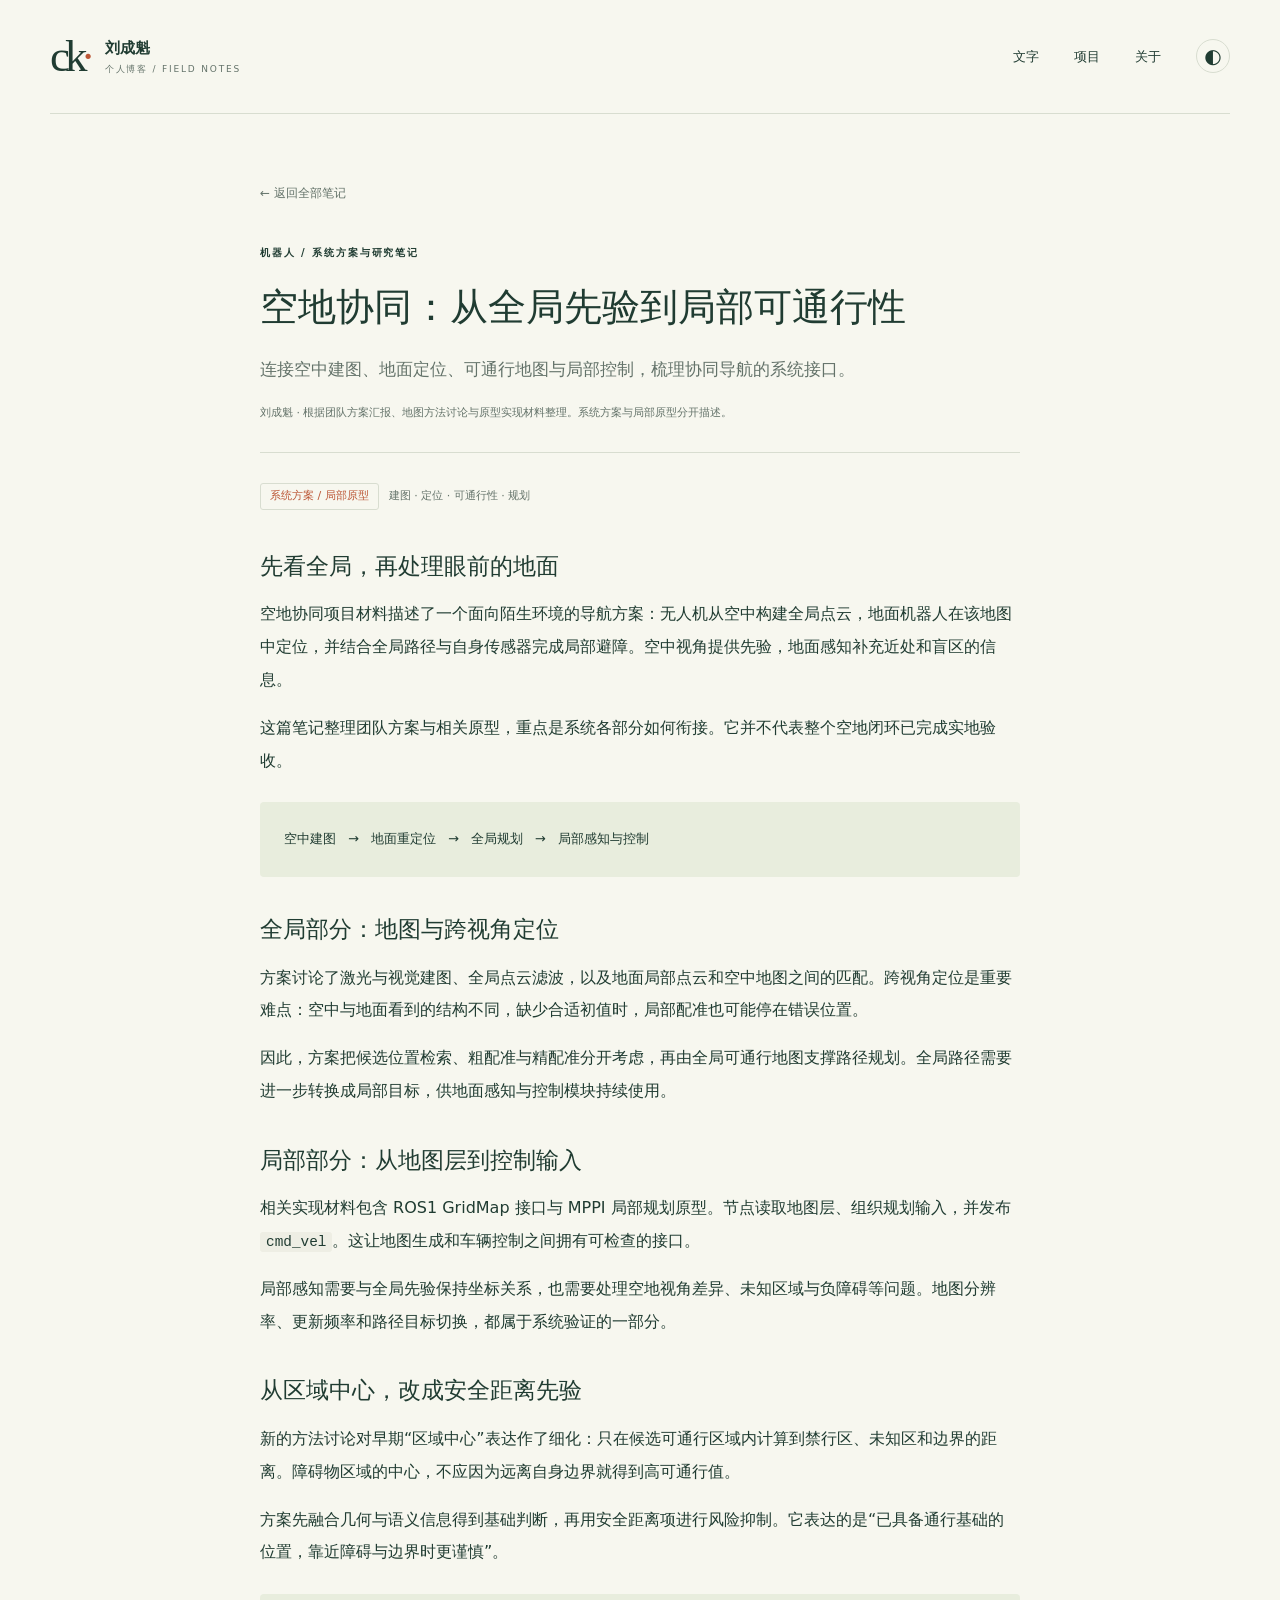
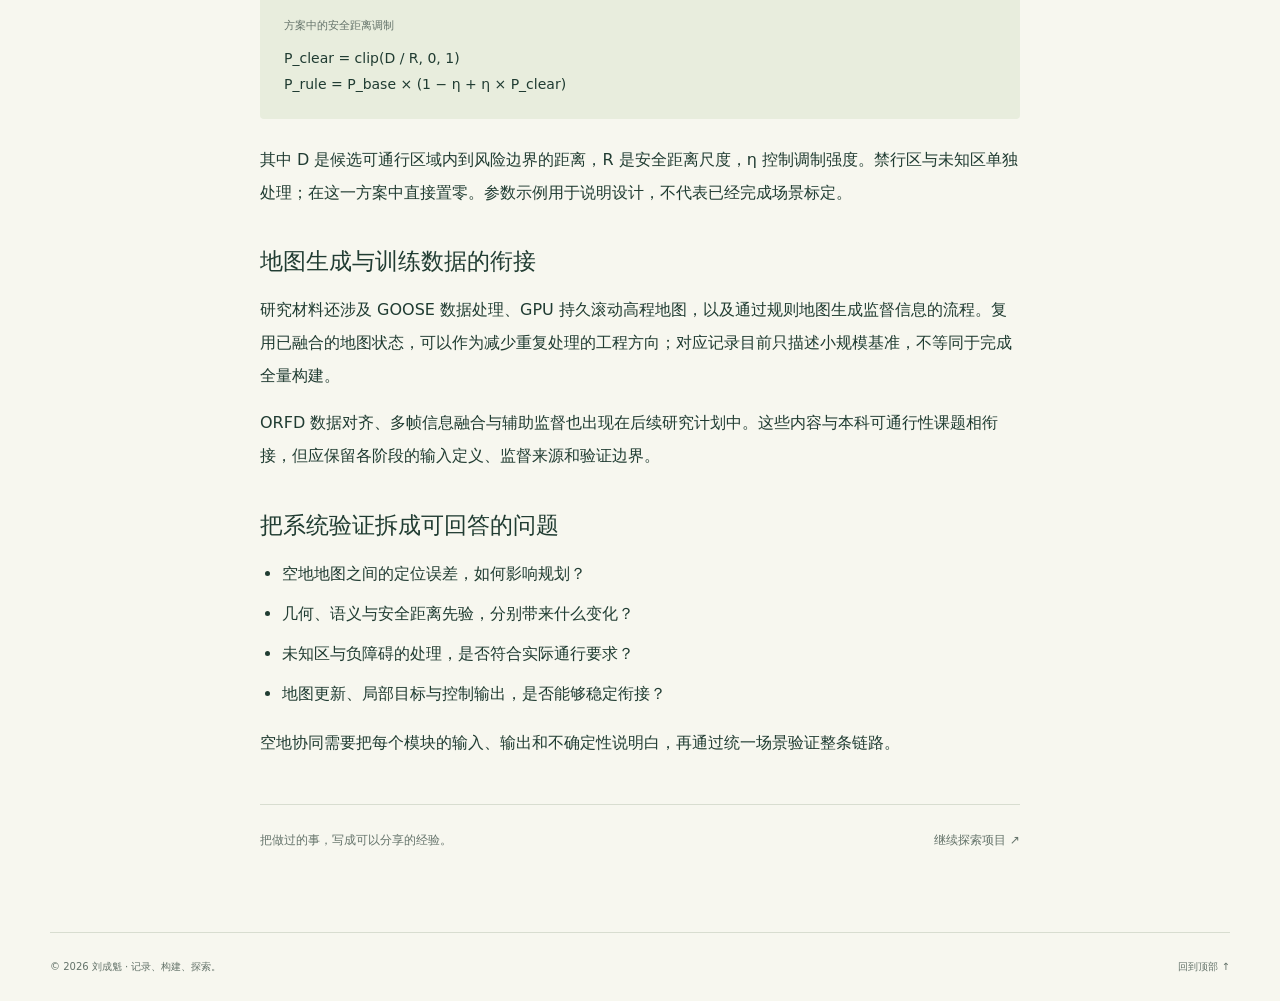
==== articles/air-ground.html @ b993ce80 "Add research and project notes for symmetry, KuaiDian, air-ground robotics and game AI" ====
<!doctype html>
<html lang="zh-CN"><head><meta charset="utf-8"><meta name="viewport" content="width=device-width,initial-scale=1"><meta name="description" content="连接空中建图、地面定位、可通行地图与局部控制，梳理协同导航的系统接口。"><meta name="theme-color" content="#f7f7ef"><title>空地协同：从全局先验到局部可通行性 · 刘成魁</title><link rel="icon" href="../favicon.svg" type="image/svg+xml"><link rel="stylesheet" href="../style.css"><script src="../main.js" defer></script></head>
<body><a class="skip-link" href="#article">跳到正文</a><header class="site-header wrap"><a class="brand" href="../index.html" aria-label="刘成魁的博客首页"><span class="brand-mark">ck<span>·</span></span><span>刘成魁<span class="brand-sub">个人博客 / FIELD NOTES</span></span></a><nav aria-label="主导航"><a href="../index.html#notes">文字</a><a href="../index.html#projects">项目</a><a href="../index.html#about">关于</a><button id="theme-toggle" class="theme-toggle" aria-label="切换到深色主题" title="切换主题">◐</button></nav></header>
<main class="article-shell" id="article"><a class="article-back" href="../index.html#notes">← 返回全部笔记</a><article><header class="article-header"><div class="eyebrow">机器人 / 系统方案与研究笔记</div><h1>空地协同：从全局先验到局部可通行性</h1><p class="article-deck">连接空中建图、地面定位、可通行地图与局部控制，梳理协同导航的系统接口。</p><p class="article-provenance">刘成魁 · 根据团队方案汇报、地图方法讨论与原型实现材料整理。系统方案与局部原型分开描述。</p></header><div class="article-body">
<div class="article-status"><span>系统方案 / 局部原型</span><span>建图 · 定位 · 可通行性 · 规划</span></div>
<h2>先看全局，再处理眼前的地面</h2>
<p>空地协同项目材料描述了一个面向陌生环境的导航方案：无人机从空中构建全局点云，地面机器人在该地图中定位，并结合全局路径与自身传感器完成局部避障。空中视角提供先验，地面感知补充近处和盲区的信息。</p>
<p>这篇笔记整理团队方案与相关原型，重点是系统各部分如何衔接。它并不代表整个空地闭环已完成实地验收。</p>
<div class="article-diagram" role="img" aria-label="空中建图提供全局先验，经地面重定位与全局规划，再结合局部感知和控制"><strong>空中建图</strong><span>→</span><strong>地面重定位</strong><span>→</span><strong>全局规划</strong><span>→</span><strong>局部感知与控制</strong></div>
<h2>全局部分：地图与跨视角定位</h2>
<p>方案讨论了激光与视觉建图、全局点云滤波，以及地面局部点云和空中地图之间的匹配。跨视角定位是重要难点：空中与地面看到的结构不同，缺少合适初值时，局部配准也可能停在错误位置。</p>
<p>因此，方案把候选位置检索、粗配准与精配准分开考虑，再由全局可通行地图支撑路径规划。全局路径需要进一步转换成局部目标，供地面感知与控制模块持续使用。</p>
<h2>局部部分：从地图层到控制输入</h2>
<p>相关实现材料包含 ROS1 GridMap 接口与 MPPI 局部规划原型。节点读取地图层、组织规划输入，并发布 <code>cmd_vel</code>。这让地图生成和车辆控制之间拥有可检查的接口。</p>
<p>局部感知需要与全局先验保持坐标关系，也需要处理空地视角差异、未知区域与负障碍等问题。地图分辨率、更新频率和路径目标切换，都属于系统验证的一部分。</p>
<h2>从区域中心，改成安全距离先验</h2>
<p>新的方法讨论对早期“区域中心”表达作了细化：只在候选可通行区域内计算到禁行区、未知区和边界的距离。障碍物区域的中心，不应因为远离自身边界就得到高可通行值。</p>
<p>方案先融合几何与语义信息得到基础判断，再用安全距离项进行风险抑制。它表达的是“已具备通行基础的位置，靠近障碍与边界时更谨慎”。</p>
<div class="formula-block"><span>方案中的安全距离调制</span><strong>P_clear = clip(D / R, 0, 1)</strong><strong>P_rule = P_base × (1 − η + η × P_clear)</strong></div>
<p>其中 D 是候选可通行区域内到风险边界的距离，R 是安全距离尺度，η 控制调制强度。禁行区与未知区单独处理；在这一方案中直接置零。参数示例用于说明设计，不代表已经完成场景标定。</p>
<h2>地图生成与训练数据的衔接</h2>
<p>研究材料还涉及 GOOSE 数据处理、GPU 持久滚动高程地图，以及通过规则地图生成监督信息的流程。复用已融合的地图状态，可以作为减少重复处理的工程方向；对应记录目前只描述小规模基准，不等同于完成全量构建。</p>
<p>ORFD 数据对齐、多帧信息融合与辅助监督也出现在后续研究计划中。这些内容与本科可通行性课题相衔接，但应保留各阶段的输入定义、监督来源和验证边界。</p>
<h2>把系统验证拆成可回答的问题</h2>
<ul><li>空地地图之间的定位误差，如何影响规划？</li><li>几何、语义与安全距离先验，分别带来什么变化？</li><li>未知区与负障碍的处理，是否符合实际通行要求？</li><li>地图更新、局部目标与控制输出，是否能够稳定衔接？</li></ul>
<p>空地协同需要把每个模块的输入、输出和不确定性说明白，再通过统一场景验证整条链路。</p>
</div></article><div class="article-ending"><span>把做过的事，写成可以分享的经验。</span><a href="../index.html#projects">继续探索项目 ↗</a></div></main><footer class="site-footer wrap"><span>© 2026 刘成魁 · 记录、构建、探索。</span><a href="#">回到顶部 ↑</a></footer></body></html>
---- style.css ----
@charset "UTF-8";
.filters{flex-wrap:wrap}.note-controls{align-items:flex-start}.symmetry-mini{background:#e7e8dd;color:#6a795f}.air-mini{background:#dfe8e0;color:#507762}.game-mini{background:#e9e2d5;color:#766548}.note-card.featured-note{grid-column:1/-1;display:grid;grid-template-columns:1fr 1.1fr}.featured-note .note-art{height:100%;min-height:245px}.featured-note .note-body{padding:30px 35px}.featured-note .note-body h3{font-size:27px;line-height:1.5}.featured-note .note-body p{min-height:0;max-width:480px;font-size:13px}.product-mini{background:#e7e9dc;display:flex;align-items:center;justify-content:center;gap:25px}.product-mini>img{width:111px;height:198px;object-fit:contain;transform:rotate(-5deg);filter:drop-shadow(0 10px 10px #203c3214)}.product-caption{font-family:Georgia,serif;font-size:29px;color:#28483b;line-height:1.5}.product-caption>span{display:block;font-family:"Microsoft YaHei",sans-serif;font-size:10px;margin-top:9px;line-height:1.8}.product-caption>small{display:block;font-family:"Microsoft YaHei",sans-serif;font-size:9px;margin-top:15px;color:#64736a}.article-status{display:flex;flex-wrap:wrap;align-items:center;gap:10px;font-size:11px;color:var(--muted);padding:12px 0 4px}.article-status>span:first-child{border:1px solid var(--line);border-radius:3px;padding:1px 9px;color:var(--accent)}.article-figure{margin:30px 0;text-align:center}.article-figure img{display:block;width:min(320px,100%);height:auto;margin:auto;border-radius:16px;border:1px solid var(--line)}.article-figure figcaption{font-size:11px;line-height:1.8;color:var(--muted);margin:13px auto 0;max-width:500px}.formula-block{background:var(--art-bg);padding:21px 24px;border-radius:4px;margin:25px 0;overflow-wrap:anywhere}.formula-block>span{display:block;font-size:11px;color:var(--muted);margin-bottom:7px}.formula-block>strong{display:block;font-size:14px;font-weight:500;line-height:1.9}.inline-source{color:var(--accent);text-decoration:underline;text-underline-offset:4px}.source-button{font-size:13px!important;line-height:1.7}
.hero-actions a{white-space:nowrap}.hero-actions{flex-wrap:wrap}
:root{--bg:#f7f7ef;--surface:#fffffa;--text:#203c32;--muted:#64736a;--line:#d8ddd0;--accent:#bc5736;--art-bg:#e8eddd;--band:#eeeee4;--shadow:0 12px 30px #203c3208;color-scheme:light}
:root[data-theme=dark]{--bg:#16251f;--surface:#1c3027;--text:#e0e7d8;--muted:#a4b7aa;--line:#3c5043;--accent:#ef9874;--art-bg:#253c2d;--band:#1d2e25;--shadow:none;color-scheme:dark}
*{box-sizing:border-box}html{scroll-behavior:smooth;scroll-padding-top:28px}body{margin:0;background:var(--bg);color:var(--text);font-family:Inter,"Microsoft YaHei","PingFang SC",system-ui,sans-serif;font-size:15px;line-height:1.8;-webkit-font-smoothing:antialiased}a{color:inherit;text-decoration:none}button,input{font:inherit}button,a,input{-webkit-tap-highlight-color:transparent}button{color:inherit;cursor:pointer}button:focus-visible,a:focus-visible,input:focus-visible{outline:2px solid var(--accent);outline-offset:5px}::selection{background:#cbd8ba;color:#203c32}.wrap{width:min(1180px,calc(100% - 100px));margin-inline:auto}.site-header{height:114px;display:flex;align-items:center;justify-content:space-between;border-bottom:1px solid var(--line)}.brand{display:flex;gap:16px;align-items:center;font-size:15px;font-weight:650;line-height:1.5}.brand-mark{font-family:Georgia,serif;font-size:45px;letter-spacing:-5px;font-weight:normal;line-height:1}.brand-mark>span{color:var(--accent)}.brand-sub{display:block;font-size:9px;letter-spacing:1.8px;color:var(--muted);font-weight:400;margin-top:3px}.site-header nav{display:flex;align-items:center;gap:35px;font-size:13px}.site-header nav>a{position:relative;padding:8px 0}.site-header nav>a:hover{color:var(--accent)}.theme-toggle{border:1px solid var(--line);border-radius:50%;height:34px;width:34px;background:transparent;font-size:20px;line-height:1}.hero{padding:76px 0 63px;display:grid;grid-template-columns:1fr 1fr;align-items:center;gap:65px}.eyebrow{font-size:10px;letter-spacing:1.9px;line-height:1.7;font-weight:600}.status-dot{display:inline-block;width:6px;height:6px;border-radius:50%;background:var(--accent);margin-right:9px;vertical-align:middle}h1,h2,h3,p{margin:0}h1{font-family:"Songti SC","STSong","SimSun",serif;font-size:clamp(48px,5vw,68px);font-weight:500;line-height:1.35;letter-spacing:3px;margin:24px 0 22px}.accent{color:var(--accent)}.hero-intro{color:var(--muted);font-size:14px;line-height:2.05}.hero-actions{display:flex;align-items:center;gap:27px;margin-top:29px}.button{display:inline-flex;align-items:center;justify-content:space-between;gap:30px;background:var(--text);color:var(--bg);padding:12px 22px;border-radius:3px;font-size:13px}.button:hover{background:var(--accent);color:var(--bg)}.quiet-link{display:inline-flex;align-items:center;gap:20px;font-size:13px}.quiet-link:hover{color:var(--accent)}.hero-tags{display:flex;gap:20px;margin-top:35px;font-size:10px;letter-spacing:1px;color:var(--muted)}.hero-tags>span:not(:first-child):before{content:"/";margin-right:20px;color:#9ba492}.field-art{position:relative;background:var(--art-bg);border:1px solid var(--line);padding:20px 22px 13px;transform:rotate(-2deg);margin-bottom:9px;border-radius:3px}.art-top,.art-bottom{display:flex;justify-content:space-between;font:8px/1.7 Consolas,monospace;letter-spacing:1px;gap:12px}.art-bottom{border-top:1px solid var(--line);padding-top:12px;font-size:9px}.terrain{display:block;width:100%;height:auto;margin:7px 0}.contours{opacity:.48}.art-note{position:absolute;bottom:-32px;right:14px;font-size:10px;letter-spacing:1.2px;color:var(--muted);transform:rotate(2deg)}.intro-strip{display:flex;justify-content:space-between;align-items:center;border-block:1px solid var(--line);padding:18px 0;color:var(--muted);font-size:11px;gap:20px}.mono{font-family:Consolas,monospace;font-size:10px;letter-spacing:1.5px}.section{padding-block:75px}.section-head{display:flex;align-items:flex-end;justify-content:space-between;gap:24px;margin-bottom:30px}.section h2{font-size:30px;line-height:1.4;letter-spacing:1px;font-weight:550;margin-top:10px}.section-head>p{font-size:12px;color:var(--muted);padding-bottom:3px}.count{font:12px Consolas,monospace;vertical-align:top;letter-spacing:0;display:inline-block;margin:7px 0 0 13px;color:var(--accent)}.note-controls{display:flex;align-items:center;justify-content:space-between;margin-bottom:22px;gap:15px}.filters{display:flex;gap:8px}.filter{border:1px solid transparent;padding:5px 14px;border-radius:3px;background:transparent;font-size:12px}.filter.active{border-color:var(--text);background:var(--text);color:var(--bg)}.filter:hover:not(.active){border-color:var(--line)}.search{display:flex;align-items:center;gap:8px;color:var(--muted);border-bottom:1px solid var(--line);max-width:170px}.search>span{font-size:23px;line-height:1}.search input{border:0;background:transparent;color:var(--text);padding:6px 0;font-size:12px;width:140px;min-width:0}.search input::placeholder{color:var(--muted)}.notes-grid{display:grid;grid-template-columns:repeat(3,1fr);gap:22px}.note-card{border:1px solid var(--line);border-radius:4px;overflow:hidden;background:var(--surface);display:block;transition:transform .2s,box-shadow .2s}.note-card:hover{transform:translateY(-4px);box-shadow:var(--shadow)}.note-art{height:190px;position:relative;overflow:hidden;padding:18px 25px}.note-art>span{position:absolute;bottom:13px;left:23px;font:8px/1.5 Consolas,monospace;letter-spacing:1px}.note-art svg{width:100%;height:145px}.map-mini{background:var(--art-bg);color:#6c8168}.ai-mini{background:#eae6da;color:#5c6353;display:flex;flex-direction:column;align-items:flex-start;padding-top:28px}.bubble{font-size:12px;background:#f9f8f0;border:1px solid #d8d8c9;padding:7px 12px;border-radius:9px 9px 9px 0;transform:rotate(-3deg)}.bubble.reply{align-self:flex-end;margin-top:13px;background:#d2dcc3;border-color:#bdc9b0;border-radius:9px 9px 0 9px;transform:rotate(2deg);font-size:10px}.bubble i{display:block;font-style:normal;font-size:13px;letter-spacing:5px;line-height:1.7;color:#6a7b58}.hardware-mini{background:#ece5d9;color:#66745c}.note-body{padding:23px 24px 18px}.note-meta{display:flex;justify-content:space-between;gap:10px;font-size:10px;color:var(--accent)}.note-meta>span{color:var(--muted)}.note-body h3{font-size:20px;font-weight:550;line-height:1.55;margin:13px 0 12px;letter-spacing:.2px}.note-body p{font-size:12px;line-height:1.9;color:var(--muted);min-height:68px}.note-bottom{display:flex;justify-content:space-between;align-items:center;margin-top:19px;padding-top:14px;border-top:1px solid var(--line);font-size:10px;color:var(--muted)}.arrow{font-size:21px;color:var(--text);line-height:1}.empty-state{text-align:center;padding:60px 20px;color:var(--muted);border:1px dashed var(--line);font-size:13px}.projects-section{background:var(--band);border-block:1px solid var(--line)}.project-row{display:grid;grid-template-columns:45px 1fr 40px;gap:22px;padding:27px 0;border-bottom:1px solid var(--line);align-items:start}.project-row:first-child{border-top:1px solid var(--line)}.project-number{font:12px/2 Consolas,monospace;color:var(--muted);padding-top:2px}.project-kicker{font-size:9px;letter-spacing:1.3px;color:var(--muted)}.project-row h3{font-size:22px;font-weight:500;line-height:1.5;margin:6px 0}.project-row p{color:var(--muted);font-size:12px}.tags{display:flex;flex-wrap:wrap;gap:8px;margin-top:14px}.tags span{border:1px solid var(--line);font-size:9px;border-radius:3px;padding:1px 9px}.project-arrow{border:1px solid var(--line);border-radius:50%;width:34px;height:34px;display:grid;place-items:center;line-height:1;margin-top:17px}.project-row:hover h3,.project-row:hover .project-arrow{color:var(--accent)}.project-row:hover .project-arrow{border-color:var(--accent)}.about-section{display:grid;grid-template-columns:.85fr 1.15fr;gap:90px;padding-block:90px}.about-heading h2{font-family:"Songti SC","STSong","SimSun",serif;font-size:42px;font-weight:500;line-height:1.55;margin-top:21px}.signature{font-family:Georgia,serif;font-style:italic;font-size:26px;margin-top:30px}.signature span{color:var(--accent);font-family:sans-serif;margin-left:12px;font-size:20px}.about-content>p{color:var(--muted);font-size:13px;margin-bottom:18px;line-height:2}.about-content>.about-lead{font-size:20px;color:var(--text);line-height:1.7;margin-bottom:20px}.education{padding:23px 0;margin-top:28px;border-block:1px solid var(--line);display:flex;flex-direction:column;gap:4px}.education .mono{color:var(--accent);font-size:9px}.education strong{font-weight:550;font-size:16px}.education>span:last-child{font-size:11px;color:var(--muted)}.honors h3{font-size:14px;font-weight:550;margin:25px 0 12px}.honors ul{padding:0;list-style:none;margin:0}.honors li{padding:10px 0}.honors li span{font-size:12px;display:block}.honors li small{display:block;color:var(--muted);font-size:10px;margin-top:2px}.closing{border-top:1px solid var(--line);padding:55px 0;position:relative}.closing .eyebrow{color:var(--muted)}.closing p{font-family:"Songti SC","STSong","SimSun",serif;font-size:29px;line-height:1.65;margin-top:15px}.closing>.quiet-link{position:absolute;right:0;bottom:64px}.site-footer{padding:25px 0;border-top:1px solid var(--line);display:flex;justify-content:space-between;gap:20px;font-size:10px;color:var(--muted)}.footer-dot{padding:0 10px}.site-footer a:hover{color:var(--accent)}.skip-link{position:fixed;top:-100px;left:20px;padding:8px 18px;background:var(--text);color:var(--bg);z-index:10}.skip-link:focus{top:10px}.sr-only{position:absolute;width:1px;height:1px;overflow:hidden;clip:rect(0,0,0,0);white-space:nowrap}[hidden]{display:none!important}
.article-shell{width:min(760px,calc(100% - 48px));margin:65px auto 80px}.article-back{font-size:12px;color:var(--muted)}.article-header{margin-top:38px;padding-bottom:30px;border-bottom:1px solid var(--line)}.article-header h1{font-family:inherit;font-size:38px;line-height:1.5;letter-spacing:0;margin:18px 0}.article-deck{font-size:17px;color:var(--muted)}.article-provenance{font-size:11px;color:var(--muted);margin-top:18px}.article-body{font-size:16px;line-height:2.05;padding-top:18px}.article-body h2{font-size:23px;font-weight:550;line-height:1.5;margin:35px 0 15px}.article-body p{margin:15px 0}.article-body ul{padding-left:22px}.article-body li{margin:7px 0}.article-body code{font-family:Consolas,monospace;font-size:.9em;background:var(--band);padding:2px 6px;border-radius:3px}.article-diagram{display:flex;align-items:center;flex-wrap:wrap;gap:12px;background:var(--art-bg);padding:24px;margin:25px 0;border-radius:4px;font-size:13px}.article-diagram strong{font-weight:500}.article-ending{margin-top:45px;border-top:1px solid var(--line);padding-top:25px;display:flex;justify-content:space-between;font-size:12px;color:var(--muted);gap:20px}
@media(min-width:1500px){.hero{padding-block:90px}.field-art{margin-left:15px}}@media(max-width:1000px){.wrap{width:calc(100% - 64px)}.hero{gap:32px}.hero h1{font-size:54px}.note-art{height:160px;padding-inline:15px}.note-art svg{height:120px}.note-body{padding:20px 17px 16px}.note-body h3{font-size:18px}.note-meta{font-size:9px}.section-head>p{max-width:240px}.about-section{gap:45px}.hero-tags{gap:13px}.hero-tags>span:not(:first-child):before{margin-right:13px}}
@media(max-width:720px){.wrap{width:calc(100% - 40px)}.site-header{height:88px}.brand-mark{font-size:38px}.brand{gap:12px;font-size:13px}.brand-sub{font-size:7px;letter-spacing:1px}.site-header nav{gap:18px;font-size:12px}.theme-toggle{height:30px;width:30px}.hero{grid-template-columns:1fr;padding:45px 0 42px;gap:45px}.hero h1{font-size:56px;margin:20px 0;line-height:1.25}.hero-intro{font-size:13px}.hero-tags{margin-top:27px}.hero-copy{padding-left:3px}.field-art{max-width:480px;width:calc(100% - 14px);margin:0 auto 28px;padding:15px 18px 12px}.terrain{max-height:360px}.intro-strip{align-items:flex-start;flex-direction:column;gap:7px;padding:16px 0;font-size:10px}.intro-strip .mono{font-size:9px}.section{padding-block:48px}.section-head{align-items:flex-start;flex-direction:column;gap:12px;margin-bottom:24px}.section-head>p{max-width:none;font-size:11px}.section h2{font-size:27px}.note-controls{flex-wrap:wrap;align-items:flex-start;gap:15px}.filters{gap:2px}.filter{padding:5px 11px;font-size:11px}.search{max-width:100%;width:100%;margin-bottom:3px}.search input{width:100%}.notes-grid{grid-template-columns:1fr;gap:22px}.note-art{height:200px}.note-art svg{height:160px}.ai-mini{padding:35px 40px}.bubble{font-size:14px}.bubble.reply{font-size:12px}.note-body{padding:23px}.note-body h3{font-size:22px}.note-body p{min-height:0;font-size:13px}.note-meta{font-size:10px}.note-bottom{font-size:11px}.project-row{grid-template-columns:22px 1fr 28px;gap:13px;padding:25px 0}.project-row h3{font-size:19px}.project-row p{font-size:12px}.project-arrow{width:28px;height:28px}.project-kicker{font-size:8px}.about-section{grid-template-columns:1fr;gap:30px}.about-heading h2{font-size:36px}.signature{margin-top:15px;font-size:23px}.about-content>.about-lead{font-size:18px}.closing{padding-block:38px}.closing p{font-size:27px}.closing>.quiet-link{position:static;margin-top:24px}.site-footer{font-size:9px;padding-block:20px;gap:10px}.footer-dot{padding:0 3px}.article-shell{margin-top:35px}.article-header{margin-top:28px}.article-header h1{font-size:29px}.article-deck{font-size:15px}.article-body{font-size:15px}.article-body h2{font-size:21px}.article-ending{flex-direction:column;gap:10px}}@media(max-width:370px){.site-header nav{gap:11px}.brand-sub{display:none}.hero h1{font-size:49px}.hero-actions{gap:20px}.brand{gap:8px}}@media(prefers-reduced-motion:reduce){html{scroll-behavior:auto}*{transition:none!important;animation:none!important}}
@media(max-width:1000px){.featured-note .note-body{padding:25px}.product-mini{gap:18px}.product-caption{font-size:26px}.product-caption>span{max-width:145px}}
@media(max-width:720px){.note-card.featured-note{display:block}.featured-note .note-art{min-height:220px;height:220px}.featured-note .note-body{padding:23px}.featured-note .note-body h3{font-size:22px}.product-mini>img{width:105px;height:188px}.product-caption{font-size:29px}.product-caption>span{max-width:145px}.note-controls .filters{row-gap:7px}}
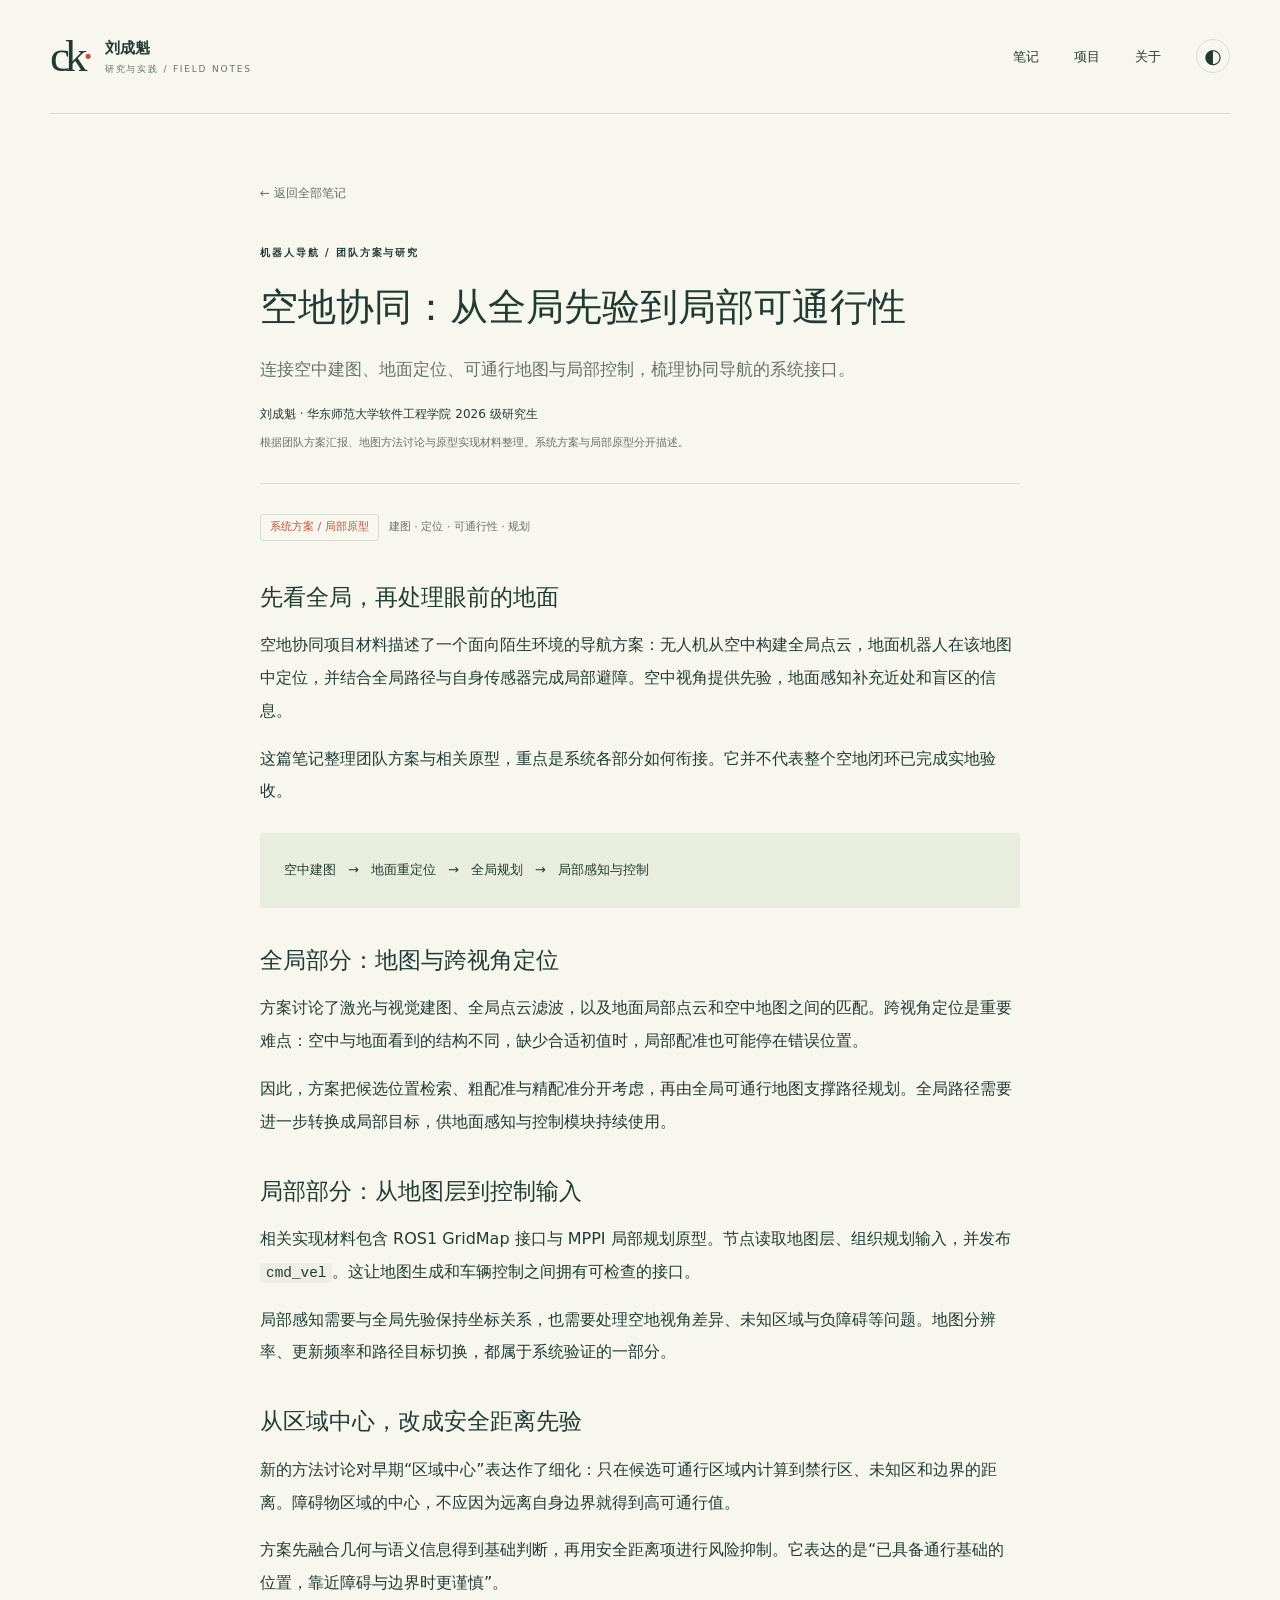
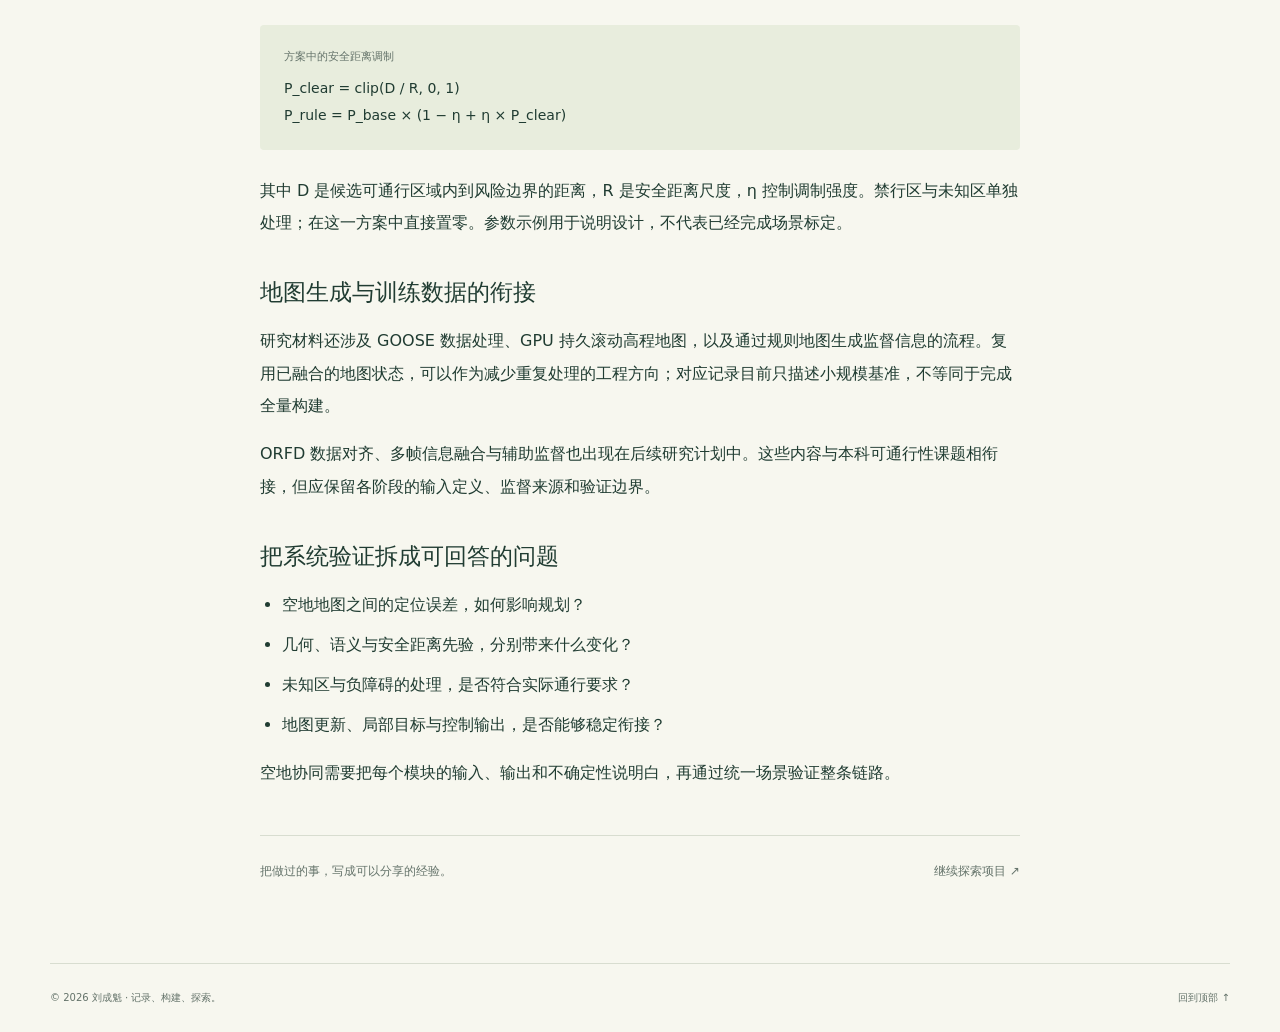
==== commit a75e746b: "Update graduate profile and organize project categories" ====
--- a/articles/air-ground.html
+++ b/articles/air-ground.html
@@ -1,7 +1,7 @@
 <!doctype html>
 <html lang="zh-CN"><head><meta charset="utf-8"><meta name="viewport" content="width=device-width,initial-scale=1"><meta name="description" content="连接空中建图、地面定位、可通行地图与局部控制，梳理协同导航的系统接口。"><meta name="theme-color" content="#f7f7ef"><title>空地协同：从全局先验到局部可通行性 · 刘成魁</title><link rel="icon" href="../favicon.svg" type="image/svg+xml"><link rel="stylesheet" href="../style.css"><script src="../main.js" defer></script></head>
-<body><a class="skip-link" href="#article">跳到正文</a><header class="site-header wrap"><a class="brand" href="../index.html" aria-label="刘成魁的博客首页"><span class="brand-mark">ck<span>·</span></span><span>刘成魁<span class="brand-sub">个人博客 / FIELD NOTES</span></span></a><nav aria-label="主导航"><a href="../index.html#notes">文字</a><a href="../index.html#projects">项目</a><a href="../index.html#about">关于</a><button id="theme-toggle" class="theme-toggle" aria-label="切换到深色主题" title="切换主题">◐</button></nav></header>
-<main class="article-shell" id="article"><a class="article-back" href="../index.html#notes">← 返回全部笔记</a><article><header class="article-header"><div class="eyebrow">机器人 / 系统方案与研究笔记</div><h1>空地协同：从全局先验到局部可通行性</h1><p class="article-deck">连接空中建图、地面定位、可通行地图与局部控制，梳理协同导航的系统接口。</p><p class="article-provenance">刘成魁 · 根据团队方案汇报、地图方法讨论与原型实现材料整理。系统方案与局部原型分开描述。</p></header><div class="article-body">
+<body><a class="skip-link" href="#article">跳到正文</a><header class="site-header wrap"><a class="brand" href="../index.html" aria-label="刘成魁的博客首页"><span class="brand-mark">ck<span>·</span></span><span>刘成魁<span class="brand-sub">研究与实践 / FIELD NOTES</span></span></a><nav aria-label="主导航"><a href="../index.html#notes">笔记</a><a href="../index.html#projects">项目</a><a href="../index.html#about">关于</a><button id="theme-toggle" class="theme-toggle" aria-label="切换到深色主题" title="切换主题">◐</button></nav></header>
+<main class="article-shell" id="article"><a class="article-back" href="../index.html#notes">← 返回全部笔记</a><article><header class="article-header"><div class="eyebrow">机器人导航 / 团队方案与研究</div><h1>空地协同：从全局先验到局部可通行性</h1><p class="article-deck">连接空中建图、地面定位、可通行地图与局部控制，梳理协同导航的系统接口。</p><p class="article-byline">刘成魁 · 华东师范大学软件工程学院 2026 级研究生</p><p class="article-provenance">根据团队方案汇报、地图方法讨论与原型实现材料整理。系统方案与局部原型分开描述。</p></header><div class="article-body">
 <div class="article-status"><span>系统方案 / 局部原型</span><span>建图 · 定位 · 可通行性 · 规划</span></div>
 <h2>先看全局，再处理眼前的地面</h2>
 <p>空地协同项目材料描述了一个面向陌生环境的导航方案：无人机从空中构建全局点云，地面机器人在该地图中定位，并结合全局路径与自身传感器完成局部避障。空中视角提供先验，地面感知补充近处和盲区的信息。</p>
--- a/style.css
+++ b/style.css
@@ -9,3 +9,6 @@
 @media(max-width:720px){.wrap{width:calc(100% - 40px)}.site-header{height:88px}.brand-mark{font-size:38px}.brand{gap:12px;font-size:13px}.brand-sub{font-size:7px;letter-spacing:1px}.site-header nav{gap:18px;font-size:12px}.theme-toggle{height:30px;width:30px}.hero{grid-template-columns:1fr;padding:45px 0 42px;gap:45px}.hero h1{font-size:56px;margin:20px 0;line-height:1.25}.hero-intro{font-size:13px}.hero-tags{margin-top:27px}.hero-copy{padding-left:3px}.field-art{max-width:480px;width:calc(100% - 14px);margin:0 auto 28px;padding:15px 18px 12px}.terrain{max-height:360px}.intro-strip{align-items:flex-start;flex-direction:column;gap:7px;padding:16px 0;font-size:10px}.intro-strip .mono{font-size:9px}.section{padding-block:48px}.section-head{align-items:flex-start;flex-direction:column;gap:12px;margin-bottom:24px}.section-head>p{max-width:none;font-size:11px}.section h2{font-size:27px}.note-controls{flex-wrap:wrap;align-items:flex-start;gap:15px}.filters{gap:2px}.filter{padding:5px 11px;font-size:11px}.search{max-width:100%;width:100%;margin-bottom:3px}.search input{width:100%}.notes-grid{grid-template-columns:1fr;gap:22px}.note-art{height:200px}.note-art svg{height:160px}.ai-mini{padding:35px 40px}.bubble{font-size:14px}.bubble.reply{font-size:12px}.note-body{padding:23px}.note-body h3{font-size:22px}.note-body p{min-height:0;font-size:13px}.note-meta{font-size:10px}.note-bottom{font-size:11px}.project-row{grid-template-columns:22px 1fr 28px;gap:13px;padding:25px 0}.project-row h3{font-size:19px}.project-row p{font-size:12px}.project-arrow{width:28px;height:28px}.project-kicker{font-size:8px}.about-section{grid-template-columns:1fr;gap:30px}.about-heading h2{font-size:36px}.signature{margin-top:15px;font-size:23px}.about-content>.about-lead{font-size:18px}.closing{padding-block:38px}.closing p{font-size:27px}.closing>.quiet-link{position:static;margin-top:24px}.site-footer{font-size:9px;padding-block:20px;gap:10px}.footer-dot{padding:0 3px}.article-shell{margin-top:35px}.article-header{margin-top:28px}.article-header h1{font-size:29px}.article-deck{font-size:15px}.article-body{font-size:15px}.article-body h2{font-size:21px}.article-ending{flex-direction:column;gap:10px}}@media(max-width:370px){.site-header nav{gap:11px}.brand-sub{display:none}.hero h1{font-size:49px}.hero-actions{gap:20px}.brand{gap:8px}}@media(prefers-reduced-motion:reduce){html{scroll-behavior:auto}*{transition:none!important;animation:none!important}}
 @media(max-width:1000px){.featured-note .note-body{padding:25px}.product-mini{gap:18px}.product-caption{font-size:26px}.product-caption>span{max-width:145px}}
 @media(max-width:720px){.note-card.featured-note{display:block}.featured-note .note-art{min-height:220px;height:220px}.featured-note .note-body{padding:23px}.featured-note .note-body h3{font-size:22px}.product-mini>img{width:105px;height:188px}.product-caption{font-size:29px}.product-caption>span{max-width:145px}.note-controls .filters{row-gap:7px}}
+/* Profile and project categories */
+.project-index{display:flex;flex-wrap:wrap;gap:10px;margin:5px 0 38px}.project-index a{display:inline-flex;align-items:center;gap:13px;border:1px solid var(--line);border-radius:3px;padding:7px 14px;font-size:11px}.project-index a>span{font:10px Consolas,monospace;color:var(--accent)}.project-index a:hover{border-color:var(--text);background:var(--bg)}.project-group{margin-top:42px;scroll-margin-top:30px}.project-group-heading{display:flex;justify-content:space-between;align-items:flex-end;gap:25px;margin-bottom:20px}.project-group-heading .mono{color:var(--accent);font-size:9px}.project-group-heading h3{font-size:21px;font-weight:550;line-height:1.5;margin-top:5px}.project-group-heading h3 .count{font-size:10px;margin-top:5px}.project-group-heading>p{font-size:11px;line-height:1.8;color:var(--muted);max-width:385px}.about-identity{font-size:12px;line-height:1.9;color:var(--muted);margin-top:21px}.focus-area{margin:27px 0}.focus-area .mono{font-size:9px;color:var(--accent)}.focus-area h3{font-size:15px;font-weight:550;margin:5px 0 9px}.focus-area ul{list-style:none;display:flex;flex-wrap:wrap;gap:8px;padding:0;margin:0}.focus-area li{font-size:11px;border:1px solid var(--line);border-radius:3px;padding:3px 10px}.education-entry{display:grid;grid-template-columns:100px 1fr;column-gap:18px;row-gap:3px;padding:13px 0}.education-entry+.education-entry{border-top:1px solid var(--line)}.education-entry .education-years{font:10px/2.4 Consolas,"Microsoft YaHei",sans-serif;color:var(--muted);grid-row:1/3}.education-entry>strong{font-size:14px}.education-entry>span:last-child{font-size:11px;color:var(--muted);grid-column:2}.article-byline{font-size:12px;line-height:1.9;color:var(--text);margin-top:18px}.article-header .article-provenance{margin-top:8px}
+@media(max-width:720px){.project-index{gap:8px;margin-bottom:30px}.project-index a{font-size:10px;padding:6px 10px;gap:10px}.project-group{margin-top:34px}.project-group-heading{align-items:flex-start;flex-direction:column;gap:9px;margin-bottom:17px}.project-group-heading>p{font-size:11px;max-width:none}.project-group-heading h3{font-size:20px}.education-entry{grid-template-columns:83px 1fr;column-gap:11px}.education-entry>strong{font-size:13px}.education-entry .education-years{font-size:9px;line-height:2.6}.about-content>.about-lead{font-size:17px}.article-byline{font-size:11px}}
